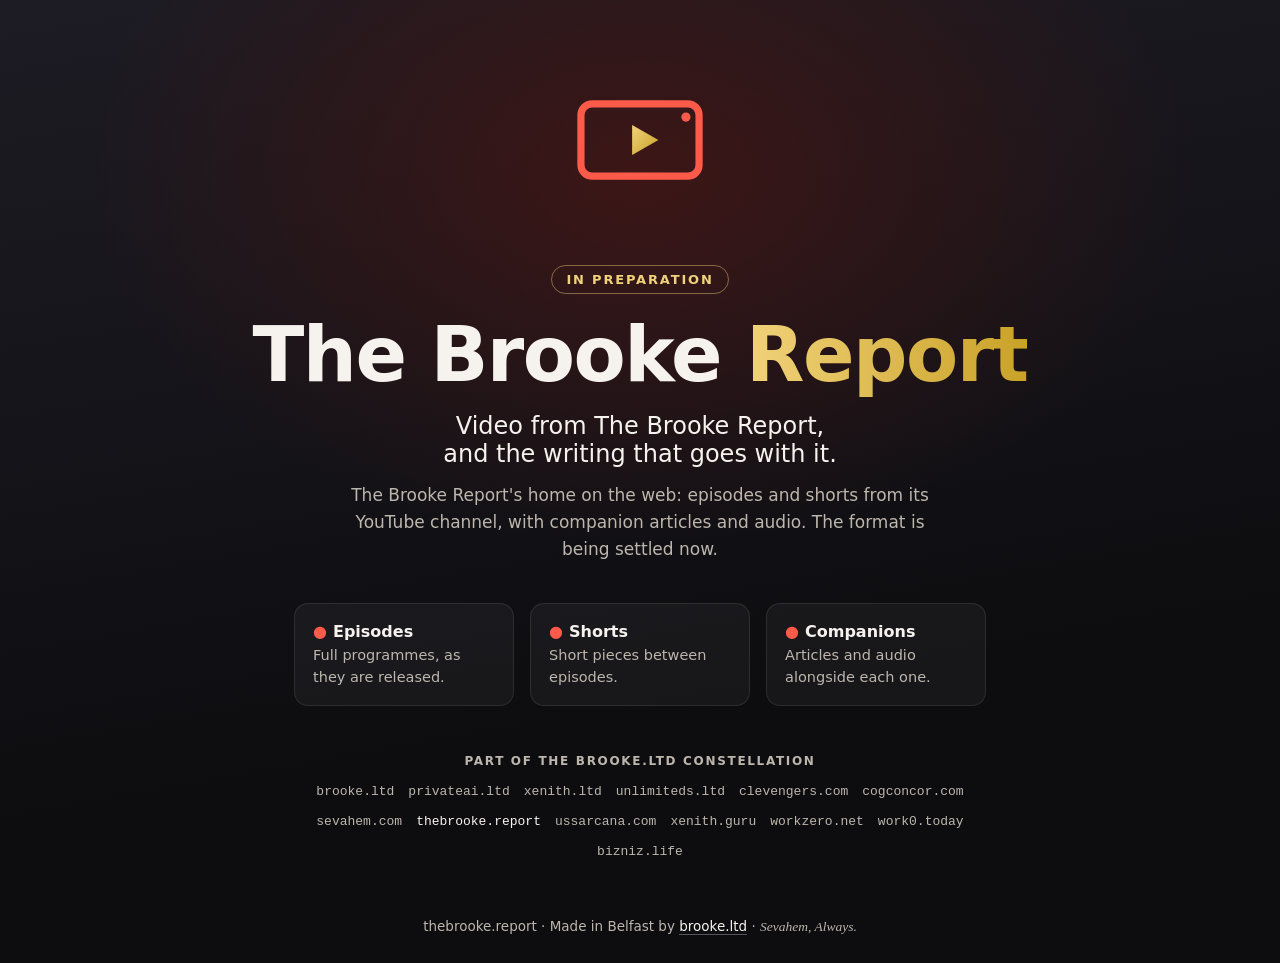
==== index.html @ cb2a081e "thebrooke.report: the holding page, part of the brooke.ltd constellation, generated by estate-sites " ====
<!doctype html>
<html lang="en-GB">
<head>
<meta charset="utf-8">
<meta name="viewport" content="width=device-width, initial-scale=1">
<meta http-equiv="Content-Security-Policy" content="default-src 'none'; style-src 'self'; img-src 'self'; base-uri 'none'; form-action 'none'">
<meta name="referrer" content="no-referrer">
<title>The Brooke Report: in preparation</title>
<meta name="description" content="Video from The Brooke Report, and the writing that goes with it.">
<link rel="canonical" href="https://thebrooke.report/">
<link rel="icon" href="/assets/icon.svg" type="image/svg+xml">
<meta property="og:title" content="The Brooke Report: in preparation">
<meta property="og:description" content="Video from The Brooke Report, and the writing that goes with it.">
<meta property="og:url" content="https://thebrooke.report/">
<meta name="theme-color" content="#0d0d10">
<link rel="stylesheet" href="/assets/site.css">
</head>
<body>
<main>
  <svg class="mark" viewBox="0 0 512 512" role="img" aria-label="The Brooke Report" xmlns="http://www.w3.org/2000/svg"><defs><linearGradient id="g" x1="0" y1="0" x2="1" y2="1"><stop offset="0" stop-color="#f1d27a"/><stop offset="1" stop-color="#c9a227"/></linearGradient></defs><rect x="76" y="146" width="360" height="220" rx="34" fill="none" stroke="#ff5a4a" stroke-width="22"/><path d="M232 210 L312 256 L232 302 Z" fill="url(#g)"/><circle class="core" cx="396" cy="186" r="14" fill="#ff5a4a"/><line class="ring-b" x1="176" y1="410" x2="336" y2="410" stroke="url(#g)" stroke-width="14" stroke-linecap="round"/></svg>
  <p class="soon">In preparation</p>
  
  <h1>The Brooke <span>Report</span></h1>
  <p class="tag">Video from The Brooke Report, and the writing that goes with it.</p>
  <p class="lede">The Brooke Report's home on the web: episodes and shorts from its YouTube channel, with companion articles and audio. The format is being settled now.</p>
  <ul class="points">
    <li class="point"><b><i aria-hidden="true">&#9679;</i>Episodes</b><p>Full programmes, as they are released.</p></li>
    <li class="point"><b><i aria-hidden="true">&#9679;</i>Shorts</b><p>Short pieces between episodes.</p></li>
    <li class="point"><b><i aria-hidden="true">&#9679;</i>Companions</b><p>Articles and audio alongside each one.</p></li>
  </ul>
  <nav class="constellation" aria-label="The brooke.ltd constellation"><h2>Part of the brooke.ltd constellation</h2><ul><li><a href="https://brooke.ltd/">brooke.ltd</a></li><li><a href="https://privateai.ltd/">privateai.ltd</a></li><li><a href="https://xenith.ltd/">xenith.ltd</a></li><li><a href="https://unlimiteds.ltd/">unlimiteds.ltd</a></li><li><a href="https://clevengers.com/">clevengers.com</a></li><li><a href="https://cogconcor.com/">cogconcor.com</a></li><li><a href="https://sevahem.com/">sevahem.com</a></li><li><span aria-current="page">thebrooke.report</span></li><li><a href="https://ussarcana.com/">ussarcana.com</a></li><li><a href="https://xenith.guru/">xenith.guru</a></li><li><a href="https://workzero.net/">workzero.net</a></li><li><a href="https://work0.today/">work0.today</a></li><li><a href="https://bizniz.life/">bizniz.life</a></li></ul></nav>
</main>
<footer>thebrooke.report &middot; Made in Belfast by <a href="https://brooke.ltd/">brooke.ltd</a> &middot; <span class="sign">Sevahem, Always.</span></footer>
</body>
</html>
---- assets/site.css ----
/* thebrooke.report holding page. Generated by holding.mjs (estate-sites, claude). Edit the generator, not this file. */
:root{--ground:#0d0d10;--ground-2:#1d1c24;--glow:#3d1616;--ink:#f6f3ee;--muted:#bdb6ad;--a:#ff5a4a;--b:#f1d27a;--b2:#c9a227;--pill:#f1d27a;--surface:rgba(255,255,255,.045);--line:rgba(255,255,255,.09);--pill-line:rgba(241,210,122,.45);--under:rgba(255,255,255,.3);color-scheme:dark}
*{box-sizing:border-box}
html{background:var(--ground)}
body{margin:0;color:var(--ink);font-family:ui-sans-serif,system-ui,-apple-system,"Segoe UI",Roboto,"Helvetica Neue",Arial,sans-serif;background:radial-gradient(900px 600px at 50% 18%,var(--glow) 0%,transparent 62%),linear-gradient(170deg,var(--ground-2),var(--ground) 70%);display:flex;flex-direction:column;min-height:100vh;-webkit-font-smoothing:antialiased}
main{flex:1;display:flex;flex-direction:column;align-items:center;justify-content:center;text-align:center;padding:56px 20px 32px}
.mark{width:168px;height:168px;margin-bottom:28px;overflow:visible}
.mark .core{animation:glow 3.5s ease-in-out infinite}
@keyframes drift-a{0%,100%{transform:translateX(0)}50%{transform:translateX(10px)}}
@keyframes drift-b{0%,100%{transform:translateX(0)}50%{transform:translateX(-10px)}}
@keyframes glow{0%,100%{opacity:1}50%{opacity:.55}}
.mark .core{animation:glow 3.5s ease-in-out infinite}.mark .ring-b{transform-origin:256px 410px;animation:breathe-x 7s ease-in-out infinite}@keyframes breathe-x{0%,100%{transform:scaleX(1)}50%{transform:scaleX(.7)}}
@media (prefers-reduced-motion:reduce){.mark *{animation:none!important;opacity:1}.mark .wave{opacity:0}}
.eyebrow{font-family:ui-monospace,"Cascadia Mono","SFMono-Regular",Consolas,monospace;font-size:14px;letter-spacing:.1em;color:var(--a);margin:0 0 10px}
.soon{display:inline-block;font-size:13px;font-weight:600;letter-spacing:.14em;text-transform:uppercase;color:var(--pill);border:1px solid var(--pill-line);border-radius:999px;padding:6px 14px;margin-bottom:22px}
h1{font-size:clamp(40px,8vw,76px);line-height:1.02;margin:0 0 18px;letter-spacing:-.02em;font-weight:750;text-wrap:balance;max-width:14em}
h1 span{background:linear-gradient(90deg,var(--b),var(--b2));-webkit-background-clip:text;background-clip:text;color:transparent}
.tag{font-size:clamp(19px,2.6vw,24px);margin:0 0 14px;font-weight:500;max-width:30em;text-wrap:balance}
.tag.serif{font-family:"Iowan Old Style", "Palatino Linotype", Palatino, "Book Antiqua", Georgia, serif;font-style:italic;font-weight:400;font-size:clamp(24px,3.4vw,32px)}
.lede{max-width:34em;color:var(--muted);font-size:17px;line-height:1.6;margin:0 auto 40px;text-wrap:pretty}
.points{display:grid;grid-template-columns:repeat(3,minmax(0,220px));gap:16px;justify-content:center;width:100%;margin:0;padding:0;list-style:none}
.point{background:var(--surface);border:1px solid var(--line);border-radius:14px;padding:18px 18px 16px;text-align:left}
.point b{display:block;font-size:16px;margin-bottom:4px}
.point b i{font-style:normal;color:var(--a);margin-right:6px}
.point p{margin:0;color:var(--muted);font-size:14.5px;line-height:1.5}
nav.constellation{margin:48px auto 0;max-width:46rem;padding:0 20px;text-align:center}
nav.constellation h2{font-size:12px;font-weight:600;letter-spacing:.14em;text-transform:uppercase;color:var(--muted);margin:0 0 12px}
nav.constellation ul{list-style:none;margin:0;padding:0;display:flex;flex-wrap:wrap;justify-content:center;gap:6px 14px;font-family:ui-monospace,"Cascadia Mono","SFMono-Regular",Consolas,monospace;font-size:13px}
nav.constellation a{color:var(--muted);text-decoration:none;border-bottom:1px solid transparent;padding:4px 0;display:inline-block}
nav.constellation a:hover{color:var(--ink);border-bottom-color:var(--under)}
nav.constellation [aria-current]{color:var(--ink);padding:4px 0;display:inline-block}
footer{text-align:center;color:var(--muted);font-size:13.5px;padding:22px 20px 28px}
footer a{color:var(--ink);text-decoration:none;border-bottom:1px solid var(--under)}
footer .sign{font-family:"Iowan Old Style", "Palatino Linotype", Palatino, "Book Antiqua", Georgia, serif;font-style:italic}
a:focus-visible{outline:2px solid var(--b);outline-offset:3px;border-radius:2px}
@media (max-width:720px){.points{grid-template-columns:1fr;max-width:360px}.mark{width:132px;height:132px}}
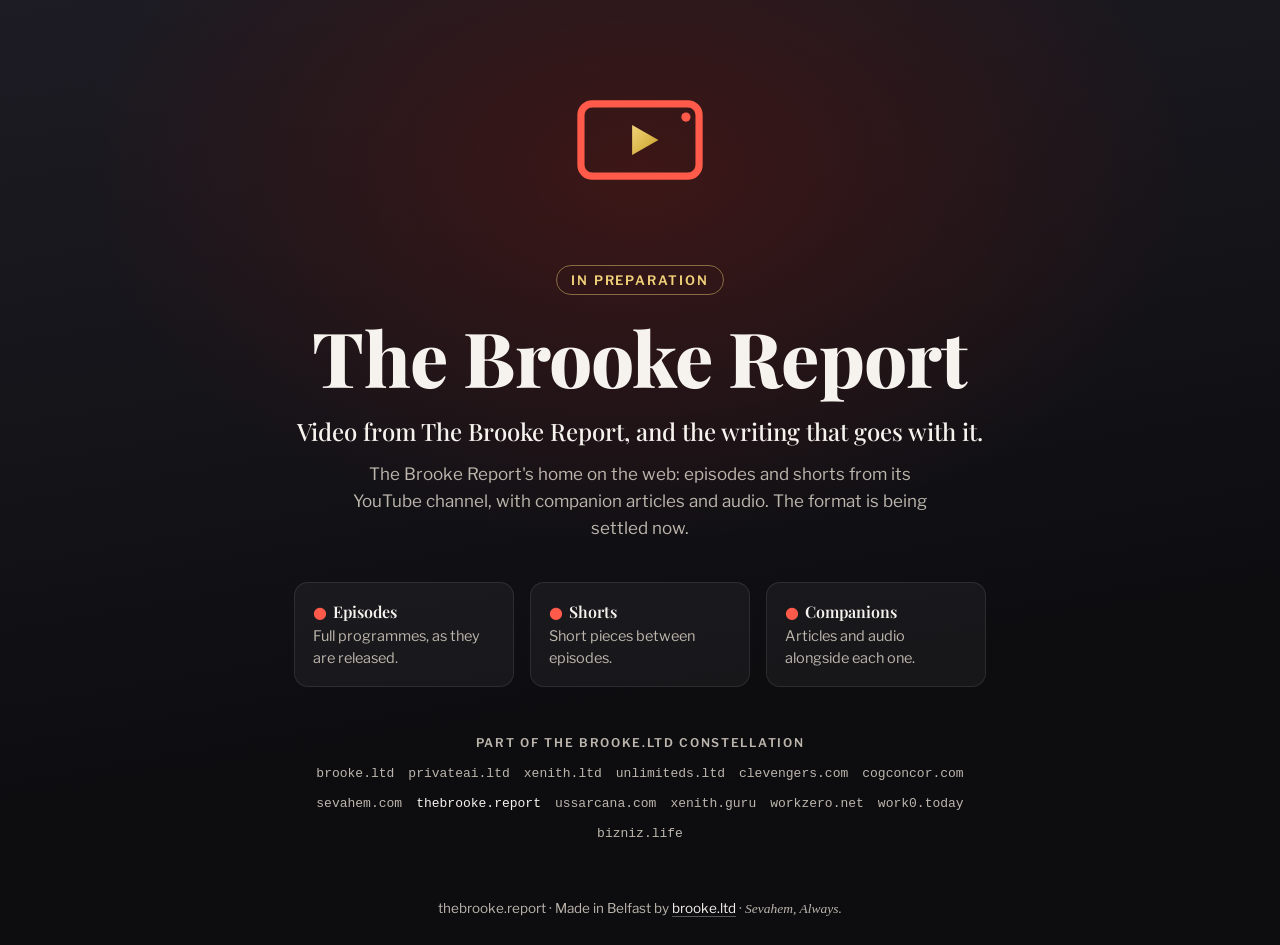
==== commit d92f387e: "thebrooke.report: the name set whole, and the site's own typefaces (claude) Brooke's review, 1 Octob" ====
--- a/index.html
+++ b/index.html
@@ -3,7 +3,7 @@
 <head>
 <meta charset="utf-8">
 <meta name="viewport" content="width=device-width, initial-scale=1">
-<meta http-equiv="Content-Security-Policy" content="default-src 'none'; style-src 'self'; img-src 'self'; base-uri 'none'; form-action 'none'">
+<meta http-equiv="Content-Security-Policy" content="default-src 'none'; style-src 'self'; img-src 'self'; font-src 'self'; base-uri 'none'; form-action 'none'">
 <meta name="referrer" content="no-referrer">
 <title>The Brooke Report: in preparation</title>
 <meta name="description" content="Video from The Brooke Report, and the writing that goes with it.">
@@ -20,7 +20,7 @@
   <svg class="mark" viewBox="0 0 512 512" role="img" aria-label="The Brooke Report" xmlns="http://www.w3.org/2000/svg"><defs><linearGradient id="g" x1="0" y1="0" x2="1" y2="1"><stop offset="0" stop-color="#f1d27a"/><stop offset="1" stop-color="#c9a227"/></linearGradient></defs><rect x="76" y="146" width="360" height="220" rx="34" fill="none" stroke="#ff5a4a" stroke-width="22"/><path d="M232 210 L312 256 L232 302 Z" fill="url(#g)"/><circle class="core" cx="396" cy="186" r="14" fill="#ff5a4a"/><line class="ring-b" x1="176" y1="410" x2="336" y2="410" stroke="url(#g)" stroke-width="14" stroke-linecap="round"/></svg>
   <p class="soon">In preparation</p>
   
-  <h1>The Brooke <span>Report</span></h1>
+  <h1>The Brooke Report</h1>
   <p class="tag">Video from The Brooke Report, and the writing that goes with it.</p>
   <p class="lede">The Brooke Report's home on the web: episodes and shorts from its YouTube channel, with companion articles and audio. The format is being settled now.</p>
   <ul class="points">
--- a/assets/site.css
+++ b/assets/site.css
@@ -1,8 +1,11 @@
 /* thebrooke.report holding page. Generated by holding.mjs (estate-sites, claude). Edit the generator, not this file. */
-:root{--ground:#0d0d10;--ground-2:#1d1c24;--glow:#3d1616;--ink:#f6f3ee;--muted:#bdb6ad;--a:#ff5a4a;--b:#f1d27a;--b2:#c9a227;--pill:#f1d27a;--surface:rgba(255,255,255,.045);--line:rgba(255,255,255,.09);--pill-line:rgba(241,210,122,.45);--under:rgba(255,255,255,.3);color-scheme:dark}
+/* Fonts: Playfair Display and Libre Franklin, SIL Open Font License 1.1, served from this site (licences in /assets/fonts). */
+@font-face{font-family:"Playfair Display";font-style:normal;font-weight:400 900;font-display:swap;src:url(/assets/fonts/playfair-display.woff2) format("woff2")}
+@font-face{font-family:"Libre Franklin";font-style:normal;font-weight:100 900;font-display:swap;src:url(/assets/fonts/libre-franklin.woff2) format("woff2")}
+:root{--head:"Playfair Display",ui-sans-serif,system-ui,sans-serif;--body:"Libre Franklin",ui-sans-serif,system-ui,-apple-system,"Segoe UI",Roboto,Arial,sans-serif;--ground:#0d0d10;--ground-2:#1d1c24;--glow:#3d1616;--ink:#f6f3ee;--muted:#bdb6ad;--a:#ff5a4a;--b:#f1d27a;--b2:#c9a227;--pill:#f1d27a;--surface:rgba(255,255,255,.045);--line:rgba(255,255,255,.09);--pill-line:rgba(241,210,122,.45);--under:rgba(255,255,255,.3);color-scheme:dark}
 *{box-sizing:border-box}
 html{background:var(--ground)}
-body{margin:0;color:var(--ink);font-family:ui-sans-serif,system-ui,-apple-system,"Segoe UI",Roboto,"Helvetica Neue",Arial,sans-serif;background:radial-gradient(900px 600px at 50% 18%,var(--glow) 0%,transparent 62%),linear-gradient(170deg,var(--ground-2),var(--ground) 70%);display:flex;flex-direction:column;min-height:100vh;-webkit-font-smoothing:antialiased}
+body{margin:0;color:var(--ink);font-family:var(--body);background:radial-gradient(900px 600px at 50% 18%,var(--glow) 0%,transparent 62%),linear-gradient(170deg,var(--ground-2),var(--ground) 70%);display:flex;flex-direction:column;min-height:100vh;-webkit-font-smoothing:antialiased}
 main{flex:1;display:flex;flex-direction:column;align-items:center;justify-content:center;text-align:center;padding:56px 20px 32px}
 .mark{width:168px;height:168px;margin-bottom:28px;overflow:visible}
 .mark .core{animation:glow 3.5s ease-in-out infinite}
@@ -13,14 +16,13 @@
 @media (prefers-reduced-motion:reduce){.mark *{animation:none!important;opacity:1}.mark .wave{opacity:0}}
 .eyebrow{font-family:ui-monospace,"Cascadia Mono","SFMono-Regular",Consolas,monospace;font-size:14px;letter-spacing:.1em;color:var(--a);margin:0 0 10px}
 .soon{display:inline-block;font-size:13px;font-weight:600;letter-spacing:.14em;text-transform:uppercase;color:var(--pill);border:1px solid var(--pill-line);border-radius:999px;padding:6px 14px;margin-bottom:22px}
-h1{font-size:clamp(40px,8vw,76px);line-height:1.02;margin:0 0 18px;letter-spacing:-.02em;font-weight:750;text-wrap:balance;max-width:14em}
-h1 span{background:linear-gradient(90deg,var(--b),var(--b2));-webkit-background-clip:text;background-clip:text;color:transparent}
-.tag{font-size:clamp(19px,2.6vw,24px);margin:0 0 14px;font-weight:500;max-width:30em;text-wrap:balance}
-.tag.serif{font-family:"Iowan Old Style", "Palatino Linotype", Palatino, "Book Antiqua", Georgia, serif;font-style:italic;font-weight:400;font-size:clamp(24px,3.4vw,32px)}
+h1{font-family:var(--head);font-size:clamp(40px,8.00vw,76px);line-height:1.05;margin:0 0 18px;letter-spacing:-.01em;font-weight:800;text-wrap:balance;max-width:14em}
+.tag{font-family:var(--head);font-size:clamp(19px,2.6vw,24px);margin:0 0 14px;font-weight:500;max-width:30em;text-wrap:balance}
+.tag.serif{font-size:clamp(24px,3.4vw,32px)}
 .lede{max-width:34em;color:var(--muted);font-size:17px;line-height:1.6;margin:0 auto 40px;text-wrap:pretty}
 .points{display:grid;grid-template-columns:repeat(3,minmax(0,220px));gap:16px;justify-content:center;width:100%;margin:0;padding:0;list-style:none}
 .point{background:var(--surface);border:1px solid var(--line);border-radius:14px;padding:18px 18px 16px;text-align:left}
-.point b{display:block;font-size:16px;margin-bottom:4px}
+.point b{display:block;font-family:var(--head);font-size:16px;font-weight:600;margin-bottom:4px}
 .point b i{font-style:normal;color:var(--a);margin-right:6px}
 .point p{margin:0;color:var(--muted);font-size:14.5px;line-height:1.5}
 nav.constellation{margin:48px auto 0;max-width:46rem;padding:0 20px;text-align:center}
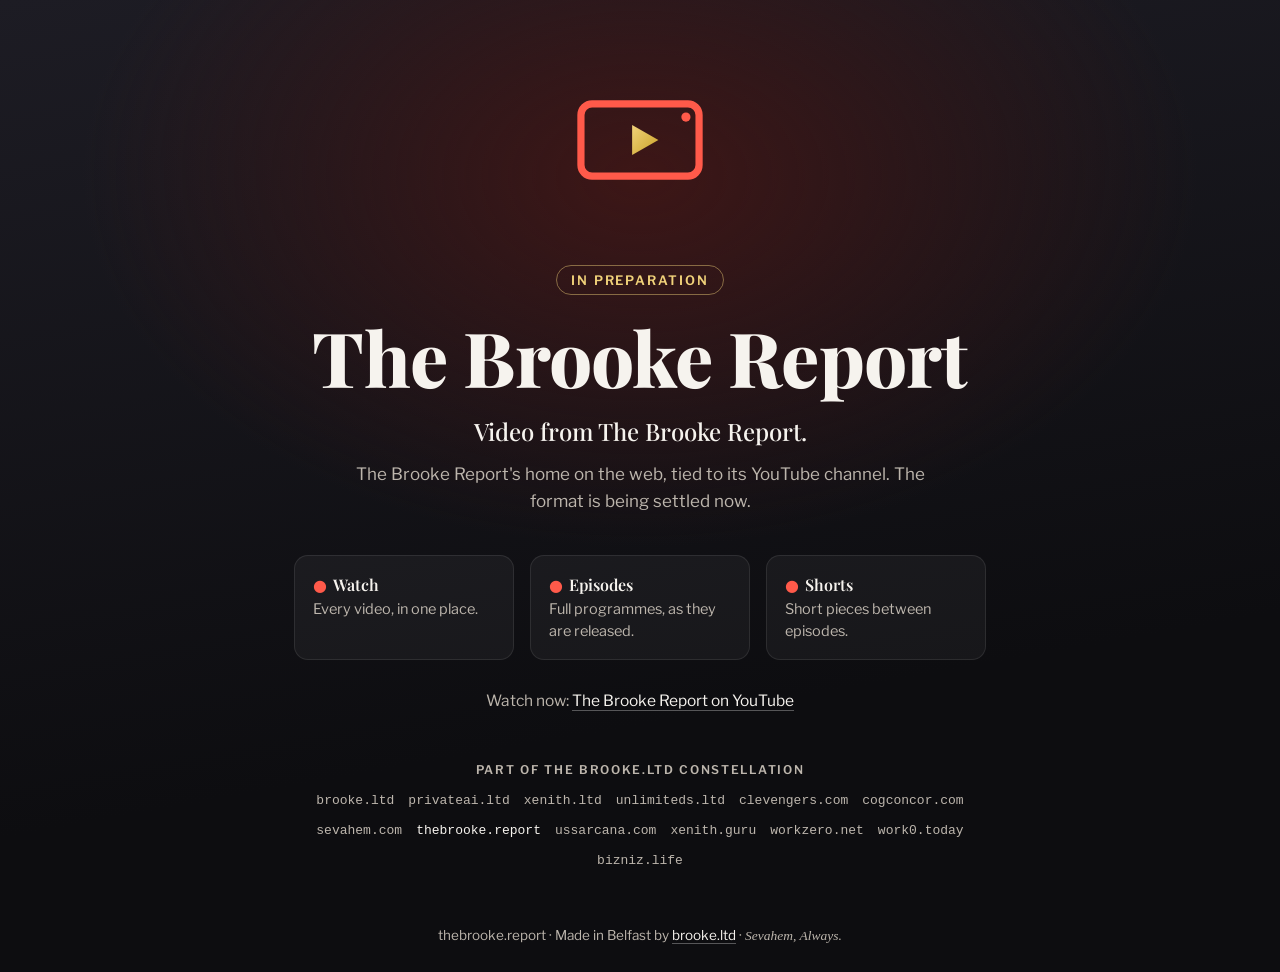
==== commit 2fdb3433: "thebrooke.report: a way onward, and only reviewed or brief words (claude) Lines drawn from internal " ====
--- a/index.html
+++ b/index.html
@@ -6,11 +6,11 @@
 <meta http-equiv="Content-Security-Policy" content="default-src 'none'; style-src 'self'; img-src 'self'; font-src 'self'; base-uri 'none'; form-action 'none'">
 <meta name="referrer" content="no-referrer">
 <title>The Brooke Report: in preparation</title>
-<meta name="description" content="Video from The Brooke Report, and the writing that goes with it.">
+<meta name="description" content="Video from The Brooke Report.">
 <link rel="canonical" href="https://thebrooke.report/">
 <link rel="icon" href="/assets/icon.svg" type="image/svg+xml">
 <meta property="og:title" content="The Brooke Report: in preparation">
-<meta property="og:description" content="Video from The Brooke Report, and the writing that goes with it.">
+<meta property="og:description" content="Video from The Brooke Report.">
 <meta property="og:url" content="https://thebrooke.report/">
 <meta name="theme-color" content="#0d0d10">
 <link rel="stylesheet" href="/assets/site.css">
@@ -21,13 +21,14 @@
   <p class="soon">In preparation</p>
   
   <h1>The Brooke Report</h1>
-  <p class="tag">Video from The Brooke Report, and the writing that goes with it.</p>
-  <p class="lede">The Brooke Report's home on the web: episodes and shorts from its YouTube channel, with companion articles and audio. The format is being settled now.</p>
+  <p class="tag">Video from The Brooke Report.</p>
+  <p class="lede">The Brooke Report's home on the web, tied to its YouTube channel. The format is being settled now.</p>
   <ul class="points">
+    <li class="point"><b><i aria-hidden="true">&#9679;</i>Watch</b><p>Every video, in one place.</p></li>
     <li class="point"><b><i aria-hidden="true">&#9679;</i>Episodes</b><p>Full programmes, as they are released.</p></li>
     <li class="point"><b><i aria-hidden="true">&#9679;</i>Shorts</b><p>Short pieces between episodes.</p></li>
-    <li class="point"><b><i aria-hidden="true">&#9679;</i>Companions</b><p>Articles and audio alongside each one.</p></li>
   </ul>
+  <p class="onward">Watch now: <a href="https://www.youtube.com/@thebrookereport2610">The Brooke Report on YouTube</a></p>
   <nav class="constellation" aria-label="The brooke.ltd constellation"><h2>Part of the brooke.ltd constellation</h2><ul><li><a href="https://brooke.ltd/">brooke.ltd</a></li><li><a href="https://privateai.ltd/">privateai.ltd</a></li><li><a href="https://xenith.ltd/">xenith.ltd</a></li><li><a href="https://unlimiteds.ltd/">unlimiteds.ltd</a></li><li><a href="https://clevengers.com/">clevengers.com</a></li><li><a href="https://cogconcor.com/">cogconcor.com</a></li><li><a href="https://sevahem.com/">sevahem.com</a></li><li><span aria-current="page">thebrooke.report</span></li><li><a href="https://ussarcana.com/">ussarcana.com</a></li><li><a href="https://xenith.guru/">xenith.guru</a></li><li><a href="https://workzero.net/">workzero.net</a></li><li><a href="https://work0.today/">work0.today</a></li><li><a href="https://bizniz.life/">bizniz.life</a></li></ul></nav>
 </main>
 <footer>thebrooke.report &middot; Made in Belfast by <a href="https://brooke.ltd/">brooke.ltd</a> &middot; <span class="sign">Sevahem, Always.</span></footer>
--- a/assets/site.css
+++ b/assets/site.css
@@ -25,6 +25,9 @@
 .point b{display:block;font-family:var(--head);font-size:16px;font-weight:600;margin-bottom:4px}
 .point b i{font-style:normal;color:var(--a);margin-right:6px}
 .point p{margin:0;color:var(--muted);font-size:14.5px;line-height:1.5}
+.onward{margin:28px auto 0;max-width:40em;color:var(--muted);font-size:15.5px;line-height:1.7;text-wrap:balance}
+.onward a{color:var(--ink);text-decoration:none;border-bottom:1px solid var(--under);overflow-wrap:anywhere}
+.onward a:hover{border-bottom-color:var(--ink)}
 nav.constellation{margin:48px auto 0;max-width:46rem;padding:0 20px;text-align:center}
 nav.constellation h2{font-size:12px;font-weight:600;letter-spacing:.14em;text-transform:uppercase;color:var(--muted);margin:0 0 12px}
 nav.constellation ul{list-style:none;margin:0;padding:0;display:flex;flex-wrap:wrap;justify-content:center;gap:6px 14px;font-family:ui-monospace,"Cascadia Mono","SFMono-Regular",Consolas,monospace;font-size:13px}
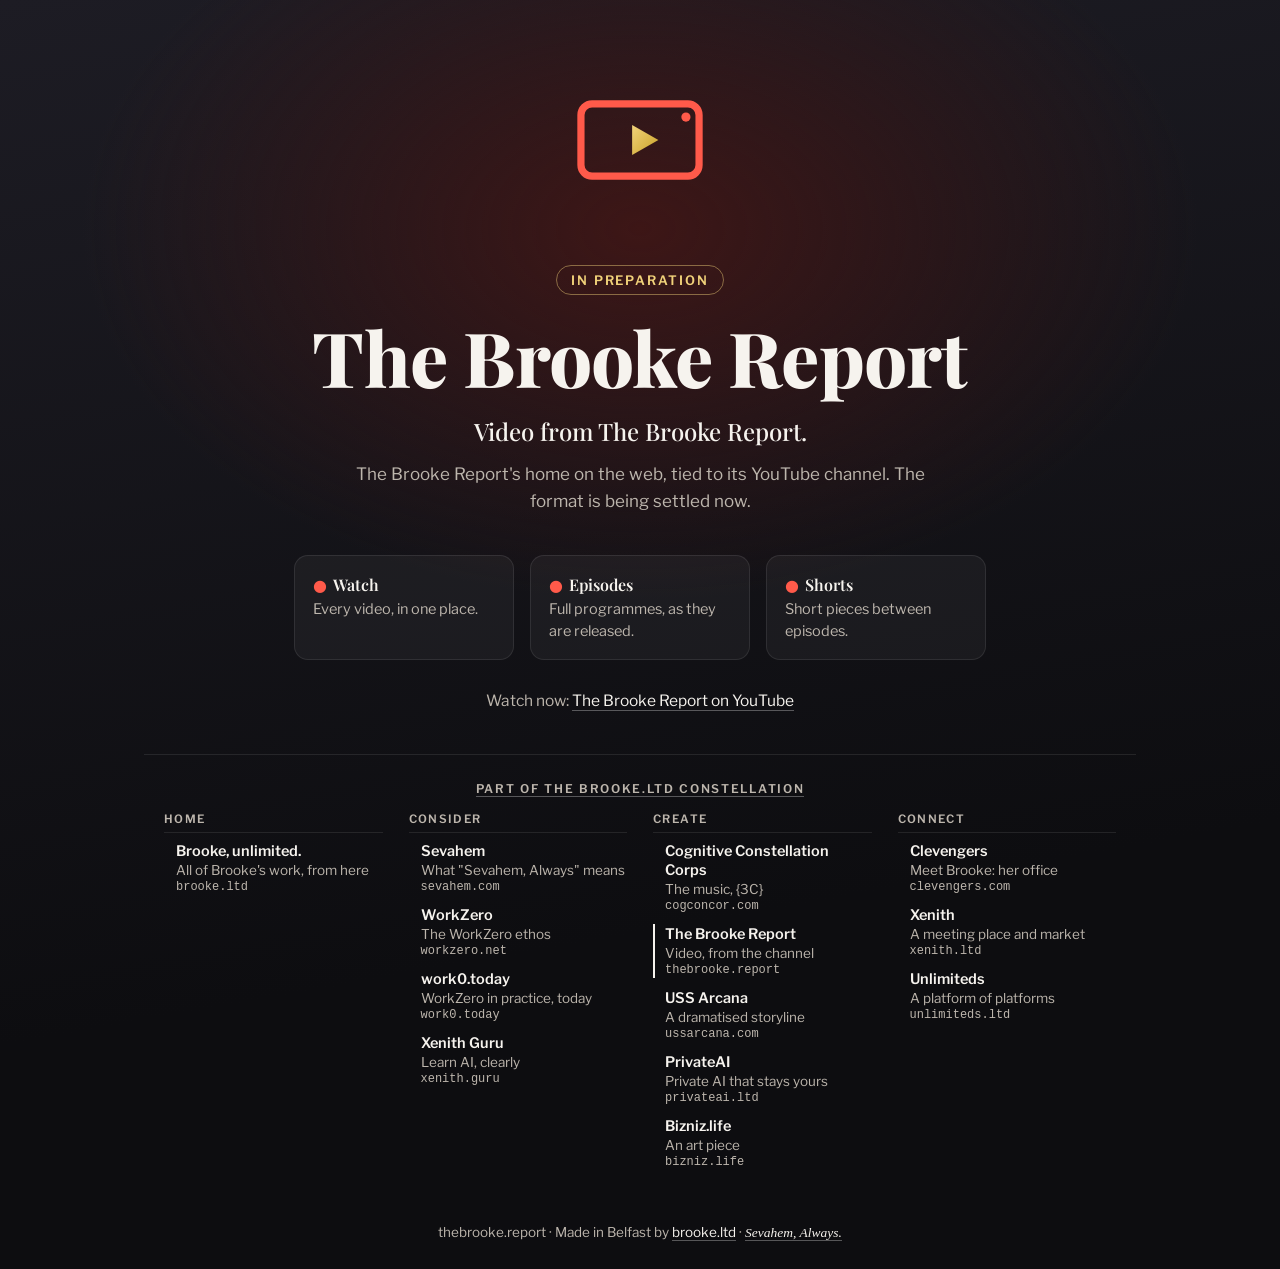
==== commit cc4097d2: "The constellation index as Brooke accepted it (claude) Grouped under Consider / Create / Connect wit" ====
--- a/index.html
+++ b/index.html
@@ -29,8 +29,8 @@
     <li class="point"><b><i aria-hidden="true">&#9679;</i>Shorts</b><p>Short pieces between episodes.</p></li>
   </ul>
   <p class="onward">Watch now: <a href="https://www.youtube.com/@thebrookereport2610">The Brooke Report on YouTube</a></p>
-  <nav class="constellation" aria-label="The brooke.ltd constellation"><h2>Part of the brooke.ltd constellation</h2><ul><li><a href="https://brooke.ltd/">brooke.ltd</a></li><li><a href="https://privateai.ltd/">privateai.ltd</a></li><li><a href="https://xenith.ltd/">xenith.ltd</a></li><li><a href="https://unlimiteds.ltd/">unlimiteds.ltd</a></li><li><a href="https://clevengers.com/">clevengers.com</a></li><li><a href="https://cogconcor.com/">cogconcor.com</a></li><li><a href="https://sevahem.com/">sevahem.com</a></li><li><span aria-current="page">thebrooke.report</span></li><li><a href="https://ussarcana.com/">ussarcana.com</a></li><li><a href="https://xenith.guru/">xenith.guru</a></li><li><a href="https://workzero.net/">workzero.net</a></li><li><a href="https://work0.today/">work0.today</a></li><li><a href="https://bizniz.life/">bizniz.life</a></li></ul></nav>
+  <nav class="constellation" aria-label="The brooke.ltd constellation"><h2><a href="/constellation/">Part of the brooke.ltd constellation</a></h2><div class="groups"><section><h3>Home</h3><ul><li><a href="https://brooke.ltd/"><b>Brooke, unlimited.</b><span class="w">All of Brooke's work, from here</span><small>brooke.ltd</small></a></li></ul></section><section><h3>Consider</h3><ul><li><a href="https://sevahem.com/"><b>Sevahem</b><span class="w">What &quot;Sevahem, Always&quot; means</span><small>sevahem.com</small></a></li><li><a href="https://workzero.net/"><b>WorkZero</b><span class="w">The WorkZero ethos</span><small>workzero.net</small></a></li><li><a href="https://work0.today/"><b>work0.today</b><span class="w">WorkZero in practice, today</span><small>work0.today</small></a></li><li><a href="https://xenith.guru/"><b>Xenith Guru</b><span class="w">Learn AI, clearly</span><small>xenith.guru</small></a></li></ul></section><section><h3>Create</h3><ul><li><a href="https://cogconcor.com/"><b>Cognitive Constellation Corps</b><span class="w">The music, {3C}</span><small>cogconcor.com</small></a></li><li><span class="here" aria-current="page"><b>The Brooke Report</b><span class="w">Video, from the channel</span><small>thebrooke.report</small></span></li><li><a href="https://ussarcana.com/"><b>USS Arcana</b><span class="w">A dramatised storyline</span><small>ussarcana.com</small></a></li><li><a href="https://privateai.ltd/"><b>PrivateAI</b><span class="w">Private AI that stays yours</span><small>privateai.ltd</small></a></li><li><a href="https://bizniz.life/"><b>Bizniz.life</b><span class="w">An art piece</span><small>bizniz.life</small></a></li></ul></section><section><h3>Connect</h3><ul><li><a href="https://clevengers.com/"><b>Clevengers</b><span class="w">Meet Brooke: her office</span><small>clevengers.com</small></a></li><li><a href="https://xenith.ltd/"><b>Xenith</b><span class="w">A meeting place and market</span><small>xenith.ltd</small></a></li><li><a href="https://unlimiteds.ltd/"><b>Unlimiteds</b><span class="w">A platform of platforms</span><small>unlimiteds.ltd</small></a></li></ul></section></div></nav>
 </main>
-<footer>thebrooke.report &middot; Made in Belfast by <a href="https://brooke.ltd/">brooke.ltd</a> &middot; <span class="sign">Sevahem, Always.</span></footer>
+<footer>thebrooke.report &middot; Made in Belfast by <a href="https://brooke.ltd/">brooke.ltd</a> &middot; <a class="sign" href="https://sevahem.com/">Sevahem, Always.</a></footer>
 </body>
 </html>
--- a/assets/site.css
+++ b/assets/site.css
@@ -28,12 +28,26 @@
 .onward{margin:28px auto 0;max-width:40em;color:var(--muted);font-size:15.5px;line-height:1.7;text-wrap:balance}
 .onward a{color:var(--ink);text-decoration:none;border-bottom:1px solid var(--under);overflow-wrap:anywhere}
 .onward a:hover{border-bottom-color:var(--ink)}
-nav.constellation{margin:48px auto 0;max-width:46rem;padding:0 20px;text-align:center}
-nav.constellation h2{font-size:12px;font-weight:600;letter-spacing:.14em;text-transform:uppercase;color:var(--muted);margin:0 0 12px}
-nav.constellation ul{list-style:none;margin:0;padding:0;display:flex;flex-wrap:wrap;justify-content:center;gap:6px 14px;font-family:ui-monospace,"Cascadia Mono","SFMono-Regular",Consolas,monospace;font-size:13px}
-nav.constellation a{color:var(--muted);text-decoration:none;border-bottom:1px solid transparent;padding:4px 0;display:inline-block}
-nav.constellation a:hover{color:var(--ink);border-bottom-color:var(--under)}
-nav.constellation [aria-current]{color:var(--ink);padding:4px 0;display:inline-block}
+nav.constellation{width:100%;max-width:62rem;margin:40px auto 0;padding:26px 20px 0;border-top:1px solid var(--line);text-align:left}
+nav.constellation h2{font-family:var(--body);font-size:12px;font-weight:600;letter-spacing:.14em;text-transform:uppercase;color:var(--muted);margin:0 0 16px;text-align:center}
+nav.constellation h2 a{color:inherit;text-decoration:none;border-bottom:1px solid var(--under)}
+nav.constellation h2 a:hover{color:var(--ink)}
+nav.constellation .groups{display:grid;grid-template-columns:repeat(auto-fit,minmax(min(100%,12.5rem),1fr));gap:18px 26px}
+nav.constellation section{min-width:0}
+nav.constellation h3{font-family:var(--body);font-size:11.5px;font-weight:600;letter-spacing:.12em;text-transform:uppercase;color:var(--muted);margin:0 0 8px;padding-bottom:6px;border-bottom:1px solid var(--line)}
+nav.constellation ul{list-style:none;margin:0;padding:0;display:grid;gap:10px}
+nav.constellation li a,nav.constellation li .here{display:block;text-decoration:none;color:var(--ink);padding:1px 0 1px 10px;border-left:2px solid transparent}
+nav.constellation li .here{border-left-color:var(--ink)}
+nav.constellation b{display:block;font-weight:600;font-size:14.5px;line-height:1.3}
+nav.constellation .w{display:block;color:var(--muted);font-size:13.5px;line-height:1.35}
+nav.constellation small{display:block;font-family:ui-monospace,"Cascadia Mono","SFMono-Regular",Consolas,monospace;font-size:12px;color:var(--muted);margin-top:1px}
+nav.constellation li a:hover b{text-decoration:underline;text-underline-offset:3px}
+nav.constellation li a:focus-visible{outline:2px solid var(--ink);outline-offset:2px;border-radius:2px}
+nav.constellation.map{border-top:0;margin-top:8px;padding-top:0}
+nav.constellation.map h2{display:none}
+nav.constellation.map b{font-size:17px}
+nav.constellation.map .w{font-size:15px}
+footer a.sign{border-bottom:1px solid var(--under)}
 footer{text-align:center;color:var(--muted);font-size:13.5px;padding:22px 20px 28px}
 footer a{color:var(--ink);text-decoration:none;border-bottom:1px solid var(--under)}
 footer .sign{font-family:"Iowan Old Style", "Palatino Linotype", Palatino, "Book Antiqua", Georgia, serif;font-style:italic}
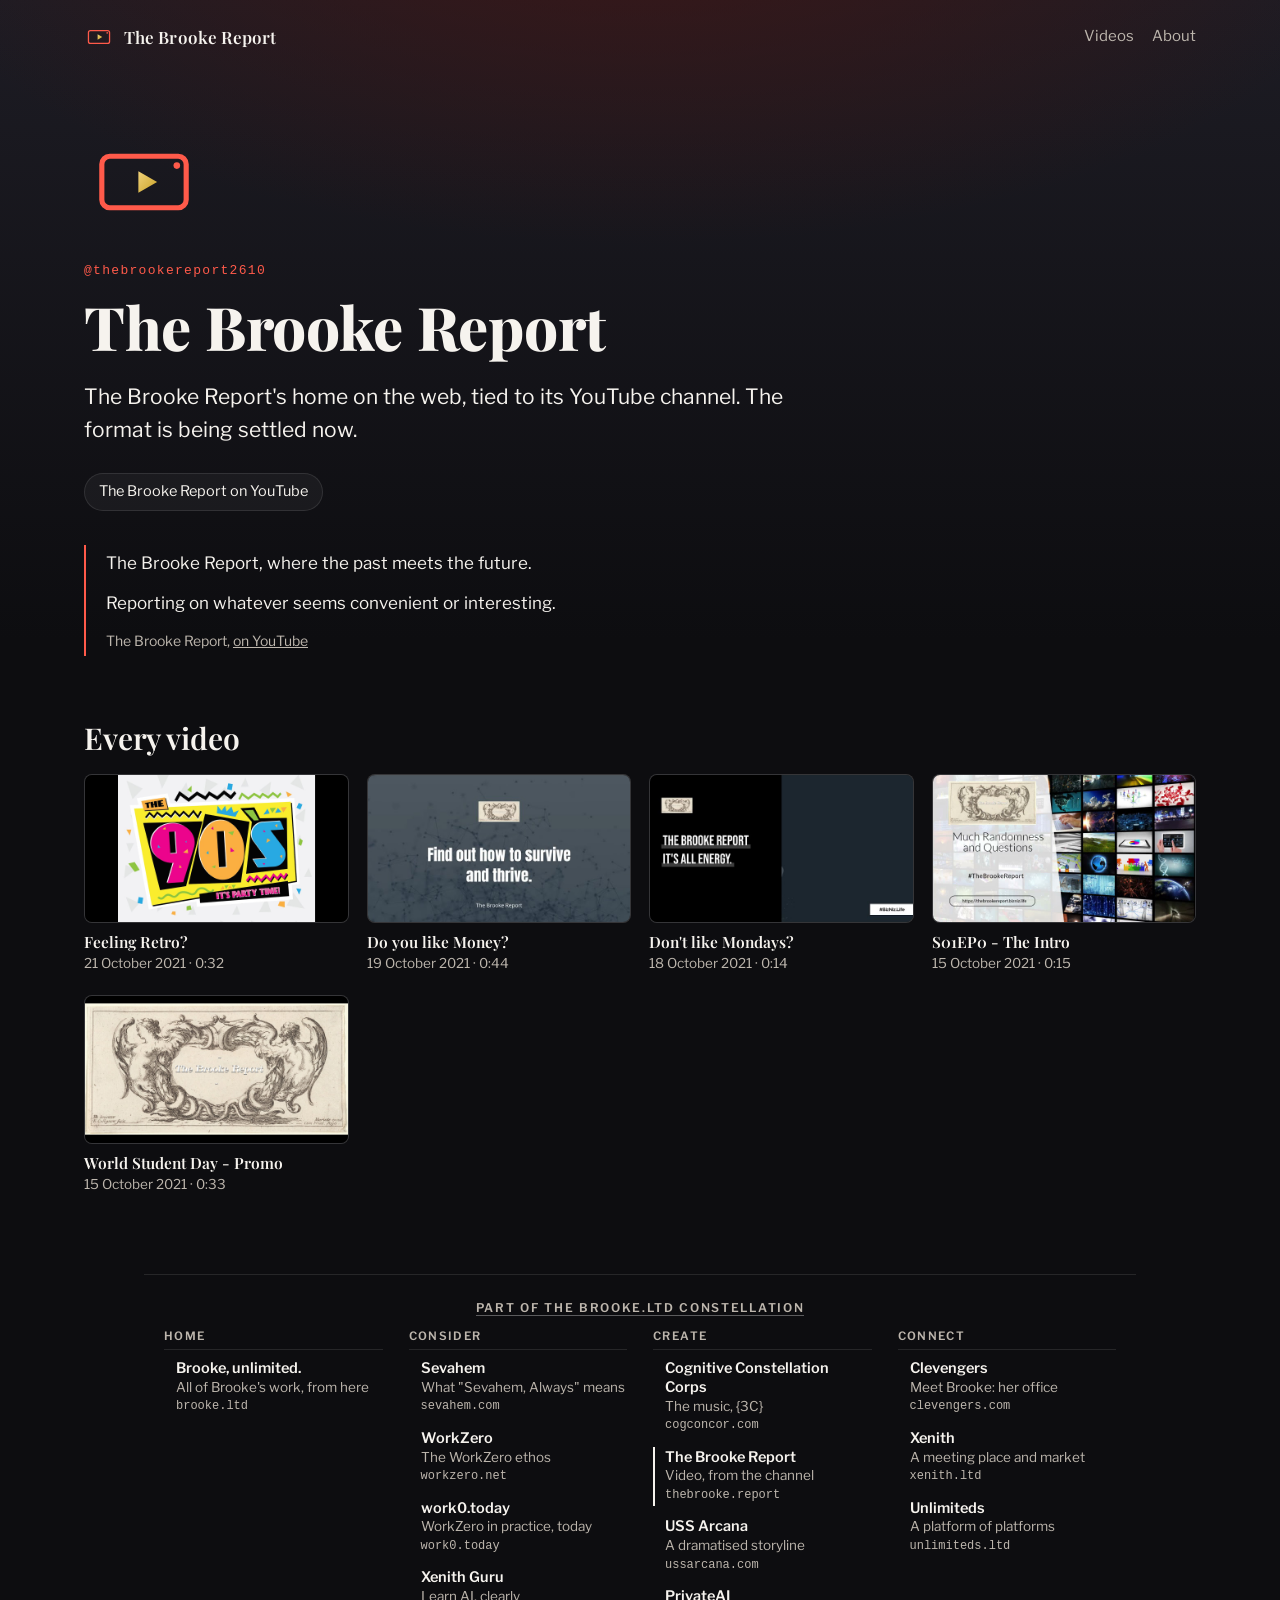
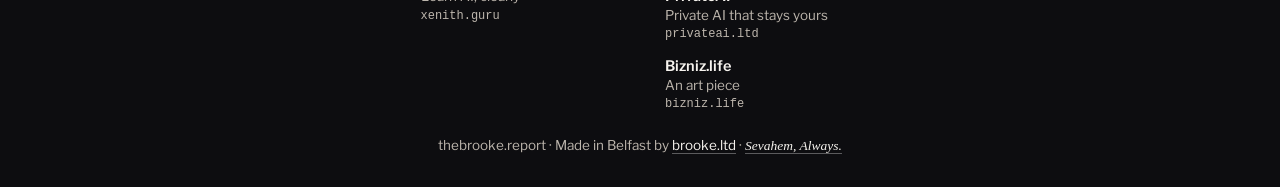
==== commit c10ece1c: "thebrooke.report: rebuilt, marked gaps in quotations and the current page told to screen readers (cl" ====
--- a/index.html
+++ b/index.html
@@ -5,32 +5,30 @@
 <meta name="viewport" content="width=device-width, initial-scale=1">
 <meta http-equiv="Content-Security-Policy" content="default-src 'none'; style-src 'self'; img-src 'self'; font-src 'self'; base-uri 'none'; form-action 'none'">
 <meta name="referrer" content="no-referrer">
-<title>The Brooke Report: in preparation</title>
-<meta name="description" content="Video from The Brooke Report.">
+<title>The Brooke Report</title>
+<meta name="description" content="The Brooke Report: every video from the channel @thebrookereport2610, each with its own page.">
 <link rel="canonical" href="https://thebrooke.report/">
 <link rel="icon" href="/assets/icon.svg" type="image/svg+xml">
-<meta property="og:title" content="The Brooke Report: in preparation">
-<meta property="og:description" content="Video from The Brooke Report.">
+<meta property="og:title" content="The Brooke Report">
+<meta property="og:description" content="The Brooke Report: every video from the channel @thebrookereport2610, each with its own page.">
 <meta property="og:url" content="https://thebrooke.report/">
 <meta name="theme-color" content="#0d0d10">
+<link rel="alternate" type="application/atom+xml" title="The Brooke Report: videos" href="/feed.xml">
 <link rel="stylesheet" href="/assets/site.css">
 </head>
 <body>
-<main>
-  <svg class="mark" viewBox="0 0 512 512" role="img" aria-label="The Brooke Report" xmlns="http://www.w3.org/2000/svg"><defs><linearGradient id="g" x1="0" y1="0" x2="1" y2="1"><stop offset="0" stop-color="#f1d27a"/><stop offset="1" stop-color="#c9a227"/></linearGradient></defs><rect x="76" y="146" width="360" height="220" rx="34" fill="none" stroke="#ff5a4a" stroke-width="22"/><path d="M232 210 L312 256 L232 302 Z" fill="url(#g)"/><circle class="core" cx="396" cy="186" r="14" fill="#ff5a4a"/><line class="ring-b" x1="176" y1="410" x2="336" y2="410" stroke="url(#g)" stroke-width="14" stroke-linecap="round"/></svg>
-  <p class="soon">In preparation</p>
-  
-  <h1>The Brooke Report</h1>
-  <p class="tag">Video from The Brooke Report.</p>
-  <p class="lede">The Brooke Report's home on the web, tied to its YouTube channel. The format is being settled now.</p>
-  <ul class="points">
-    <li class="point"><b><i aria-hidden="true">&#9679;</i>Watch</b><p>Every video, in one place.</p></li>
-    <li class="point"><b><i aria-hidden="true">&#9679;</i>Episodes</b><p>Full programmes, as they are released.</p></li>
-    <li class="point"><b><i aria-hidden="true">&#9679;</i>Shorts</b><p>Short pieces between episodes.</p></li>
-  </ul>
-  <p class="onward">Watch now: <a href="https://www.youtube.com/@thebrookereport2610">The Brooke Report on YouTube</a></p>
-  <nav class="constellation" aria-label="The brooke.ltd constellation"><h2><a href="/constellation/">Part of the brooke.ltd constellation</a></h2><div class="groups"><section><h3>Home</h3><ul><li><a href="https://brooke.ltd/"><b>Brooke, unlimited.</b><span class="w">All of Brooke's work, from here</span><small>brooke.ltd</small></a></li></ul></section><section><h3>Consider</h3><ul><li><a href="https://sevahem.com/"><b>Sevahem</b><span class="w">What &quot;Sevahem, Always&quot; means</span><small>sevahem.com</small></a></li><li><a href="https://workzero.net/"><b>WorkZero</b><span class="w">The WorkZero ethos</span><small>workzero.net</small></a></li><li><a href="https://work0.today/"><b>work0.today</b><span class="w">WorkZero in practice, today</span><small>work0.today</small></a></li><li><a href="https://xenith.guru/"><b>Xenith Guru</b><span class="w">Learn AI, clearly</span><small>xenith.guru</small></a></li></ul></section><section><h3>Create</h3><ul><li><a href="https://cogconcor.com/"><b>Cognitive Constellation Corps</b><span class="w">The music, {3C}</span><small>cogconcor.com</small></a></li><li><span class="here" aria-current="page"><b>The Brooke Report</b><span class="w">Video, from the channel</span><small>thebrooke.report</small></span></li><li><a href="https://ussarcana.com/"><b>USS Arcana</b><span class="w">A dramatised storyline</span><small>ussarcana.com</small></a></li><li><a href="https://privateai.ltd/"><b>PrivateAI</b><span class="w">Private AI that stays yours</span><small>privateai.ltd</small></a></li><li><a href="https://bizniz.life/"><b>Bizniz.life</b><span class="w">An art piece</span><small>bizniz.life</small></a></li></ul></section><section><h3>Connect</h3><ul><li><a href="https://clevengers.com/"><b>Clevengers</b><span class="w">Meet Brooke: her office</span><small>clevengers.com</small></a></li><li><a href="https://xenith.ltd/"><b>Xenith</b><span class="w">A meeting place and market</span><small>xenith.ltd</small></a></li><li><a href="https://unlimiteds.ltd/"><b>Unlimiteds</b><span class="w">A platform of platforms</span><small>unlimiteds.ltd</small></a></li></ul></section></div></nav>
+<a class="skip" href="#main">Skip to content</a>
+<header class="top">
+<a class="brand" href="/"><svg class="" viewBox="0 0 512 512" aria-hidden="true" focusable="false" xmlns="http://www.w3.org/2000/svg"><defs><linearGradient id="g-brand" x1="0" y1="0" x2="1" y2="1"><stop offset="0" stop-color="#f1d27a"/><stop offset="1" stop-color="#c9a227"/></linearGradient></defs><rect x="76" y="146" width="360" height="220" rx="34" fill="none" stroke="#ff5a4a" stroke-width="22"/><path d="M232 210 L312 256 L232 302 Z" fill="url(#g-brand)"/><circle class="core" cx="396" cy="186" r="14" fill="#ff5a4a"/><line class="ring-b" x1="176" y1="410" x2="336" y2="410" stroke="url(#g-brand)" stroke-width="14" stroke-linecap="round"/></svg><span>The Brooke Report</span></a>
+<nav class="site" aria-label="The Brooke Report"><ul><li><a href="/videos/">Videos</a></li><li><a href="/about/">About</a></li></ul></nav>
+</header>
+<main id="main" tabindex="-1">
+<section class="hero"><svg class="mark" viewBox="0 0 512 512" aria-hidden="true" focusable="false" xmlns="http://www.w3.org/2000/svg"><defs><linearGradient id="g" x1="0" y1="0" x2="1" y2="1"><stop offset="0" stop-color="#f1d27a"/><stop offset="1" stop-color="#c9a227"/></linearGradient></defs><rect x="76" y="146" width="360" height="220" rx="34" fill="none" stroke="#ff5a4a" stroke-width="22"/><path d="M232 210 L312 256 L232 302 Z" fill="url(#g)"/><circle class="core" cx="396" cy="186" r="14" fill="#ff5a4a"/><line class="ring-b" x1="176" y1="410" x2="336" y2="410" stroke="url(#g)" stroke-width="14" stroke-linecap="round"/></svg><p class="eyebrow">@thebrookereport2610</p><h1>The Brooke Report</h1>
+<p class="lede">The Brooke Report's home on the web, tied to its YouTube channel. The format is being settled now.</p><ul class="links"><li><a href="https://www.youtube.com/@thebrookereport2610">The Brooke Report on YouTube</a></li></ul></section>
+<figure class="words" data-source="channel"><blockquote><p>The Brooke Report, where the past meets the future.</p><p>Reporting on whatever seems convenient or interesting.</p></blockquote><figcaption>The Brooke Report, <a href="https://www.youtube.com/@thebrookereport2610">on YouTube</a></figcaption></figure>
+<h2>Every video</h2><ul class="grid"><li class="card wide"><a href="/videos/feeling-retro/"><img src="/assets/stills/feeling-retro.jpg" width="1280" height="720" alt="A still from Feeling Retro?" decoding="async"><b>Feeling Retro?</b><span>21 October 2021 · 0:32</span></a></li><li class="card wide"><a href="/videos/do-you-like-money/"><img src="/assets/stills/do-you-like-money.jpg" width="640" height="480" alt="A still from Do you like Money?" decoding="async"><b>Do you like Money?</b><span>19 October 2021 · 0:44</span></a></li><li class="card wide"><a href="/videos/don-t-like-mondays/"><img src="/assets/stills/don-t-like-mondays.jpg" width="640" height="480" alt="A still from Don't like Mondays?" decoding="async"><b>Don't like Mondays?</b><span>18 October 2021 · 0:14</span></a></li><li class="card wide"><a href="/videos/s01e00-the-intro/"><img src="/assets/stills/s01e00-the-intro.jpg" width="1280" height="720" alt="A still from S01EP0 - The Intro" loading="lazy" decoding="async"><b>S01EP0 - The Intro</b><span>15 October 2021 · 0:15</span></a></li><li class="card wide"><a href="/videos/world-student-day-promo/"><img src="/assets/stills/world-student-day-promo.jpg" width="1280" height="720" alt="A still from World Student Day - Promo" loading="lazy" decoding="async"><b>World Student Day - Promo</b><span>15 October 2021 · 0:33</span></a></li></ul>
 </main>
+<nav class="constellation" aria-label="The brooke.ltd constellation"><h2><a href="/constellation/">Part of the brooke.ltd constellation</a></h2><div class="groups"><section><h3>Home</h3><ul><li><a href="https://brooke.ltd/"><b>Brooke, unlimited.</b><span class="w">All of Brooke's work, from here</span><small>brooke.ltd</small></a></li></ul></section><section><h3>Consider</h3><ul><li><a href="https://sevahem.com/"><b>Sevahem</b><span class="w">What &quot;Sevahem, Always&quot; means</span><small>sevahem.com</small></a></li><li><a href="https://workzero.net/"><b>WorkZero</b><span class="w">The WorkZero ethos</span><small>workzero.net</small></a></li><li><a href="https://work0.today/"><b>work0.today</b><span class="w">WorkZero in practice, today</span><small>work0.today</small></a></li><li><a href="https://xenith.guru/"><b>Xenith Guru</b><span class="w">Learn AI, clearly</span><small>xenith.guru</small></a></li></ul></section><section><h3>Create</h3><ul><li><a href="https://cogconcor.com/"><b>Cognitive Constellation Corps</b><span class="w">The music, {3C}</span><small>cogconcor.com</small></a></li><li><span class="here" aria-current="true"><b>The Brooke Report</b><span class="w">Video, from the channel</span><small>thebrooke.report</small><span class="vh"> (this site)</span></span></li><li><a href="https://ussarcana.com/"><b>USS Arcana</b><span class="w">A dramatised storyline</span><small>ussarcana.com</small></a></li><li><a href="https://privateai.ltd/"><b>PrivateAI</b><span class="w">Private AI that stays yours</span><small>privateai.ltd</small></a></li><li><a href="https://bizniz.life/"><b>Bizniz.life</b><span class="w">An art piece</span><small>bizniz.life</small></a></li></ul></section><section><h3>Connect</h3><ul><li><a href="https://clevengers.com/"><b>Clevengers</b><span class="w">Meet Brooke: her office</span><small>clevengers.com</small></a></li><li><a href="https://xenith.ltd/"><b>Xenith</b><span class="w">A meeting place and market</span><small>xenith.ltd</small></a></li><li><a href="https://unlimiteds.ltd/"><b>Unlimiteds</b><span class="w">A platform of platforms</span><small>unlimiteds.ltd</small></a></li></ul></section></div></nav>
 <footer>thebrooke.report &middot; Made in Belfast by <a href="https://brooke.ltd/">brooke.ltd</a> &middot; <a class="sign" href="https://sevahem.com/">Sevahem, Always.</a></footer>
 </body>
 </html>
--- a/assets/site.css
+++ b/assets/site.css
@@ -1,33 +1,86 @@
-/* thebrooke.report holding page. Generated by holding.mjs (estate-sites, claude). Edit the generator, not this file. */
+/* thebrooke.report. Generated by site.mjs (estate-sites, claude). Edit the generator or the content module, not this file. */
 /* Fonts: Playfair Display and Libre Franklin, SIL Open Font License 1.1, served from this site (licences in /assets/fonts). */
 @font-face{font-family:"Playfair Display";font-style:normal;font-weight:400 900;font-display:swap;src:url(/assets/fonts/playfair-display.woff2) format("woff2")}
 @font-face{font-family:"Libre Franklin";font-style:normal;font-weight:100 900;font-display:swap;src:url(/assets/fonts/libre-franklin.woff2) format("woff2")}
-:root{--head:"Playfair Display",ui-sans-serif,system-ui,sans-serif;--body:"Libre Franklin",ui-sans-serif,system-ui,-apple-system,"Segoe UI",Roboto,Arial,sans-serif;--ground:#0d0d10;--ground-2:#1d1c24;--glow:#3d1616;--ink:#f6f3ee;--muted:#bdb6ad;--a:#ff5a4a;--b:#f1d27a;--b2:#c9a227;--pill:#f1d27a;--surface:rgba(255,255,255,.045);--line:rgba(255,255,255,.09);--pill-line:rgba(241,210,122,.45);--under:rgba(255,255,255,.3);color-scheme:dark}
+:root{--head:"Playfair Display",ui-sans-serif,system-ui,sans-serif;--body:"Libre Franklin",ui-sans-serif,system-ui,-apple-system,"Segoe UI",Roboto,Arial,sans-serif;--mono:ui-monospace,"Cascadia Mono","SFMono-Regular",Consolas,monospace;--ground:#0d0d10;--ground-2:#1d1c24;--glow:#3d1616;--ink:#f6f3ee;--muted:#bdb6ad;--a:#ff5a4a;--b:#f1d27a;--b2:#c9a227;--pill:#f1d27a;--surface:rgba(255,255,255,.045);--surface-2:rgba(255,255,255,.075);--line:rgba(255,255,255,.1);--under:rgba(255,255,255,.32);--wide:72rem;--read:40rem;color-scheme:dark}
 *{box-sizing:border-box}
-html{background:var(--ground)}
-body{margin:0;color:var(--ink);font-family:var(--body);background:radial-gradient(900px 600px at 50% 18%,var(--glow) 0%,transparent 62%),linear-gradient(170deg,var(--ground-2),var(--ground) 70%);display:flex;flex-direction:column;min-height:100vh;-webkit-font-smoothing:antialiased}
-main{flex:1;display:flex;flex-direction:column;align-items:center;justify-content:center;text-align:center;padding:56px 20px 32px}
-.mark{width:168px;height:168px;margin-bottom:28px;overflow:visible}
+html{background:var(--ground);-webkit-text-size-adjust:100%}
+body{margin:0;color:var(--ink);font-family:var(--body);font-size:17px;line-height:1.65;background:radial-gradient(1100px 520px at 50% -120px,var(--glow) 0%,transparent 70%),linear-gradient(180deg,var(--ground-2),var(--ground) 640px);background-repeat:no-repeat;min-height:100vh;display:flex;flex-direction:column;-webkit-font-smoothing:antialiased}
+a{color:inherit}
+a:focus-visible{outline:2px solid var(--b);outline-offset:3px;border-radius:3px}
+.skip{position:absolute;left:12px;top:-60px;background:var(--ink);color:var(--ground);padding:8px 14px;border-radius:8px;text-decoration:none;font-weight:600;z-index:9}
+.skip:focus{top:12px}
+header.top{width:100%;max-width:var(--wide);margin:0 auto;padding:18px 20px;display:flex;align-items:center;justify-content:space-between;gap:12px 24px;flex-wrap:wrap}
+.brand{display:flex;align-items:center;gap:10px;text-decoration:none;font-family:var(--head);font-weight:600;font-size:17px;letter-spacing:.005em}
+.brand svg{width:30px;height:30px;flex:none}
+nav.site ul{list-style:none;margin:0;padding:0;display:flex;flex-wrap:wrap;gap:4px 18px;font-size:15px}
+nav.site a{text-decoration:none;color:var(--muted);padding:6px 0;display:inline-block;border-bottom:1px solid transparent}
+nav.site a:hover{color:var(--ink);border-bottom-color:var(--under)}
+nav.site a[aria-current]{color:var(--ink);border-bottom-color:var(--a)}
+main{flex:1;width:100%;max-width:var(--wide);margin:0 auto;padding:20px 20px 40px}
+main:focus{outline:none}
+h1,h2,h3{font-family:var(--head);line-height:1.12;letter-spacing:-.005em;text-wrap:balance}
+h1{font-size:clamp(34.0px,5.60vw,60px);font-weight:800;margin:.2em 0 .35em;max-width:18em}
+h2{font-size:clamp(23px,3vw,30px);font-weight:600;margin:2.2em 0 .6em}
+h3{font-size:19px;font-weight:600;margin:1.6em 0 .4em}
+p{margin:0 0 1em}
+.read{max-width:var(--read)}
+.lede{font-size:clamp(18px,2.1vw,21px);line-height:1.55;color:var(--ink);max-width:36em}
+.muted{color:var(--muted)}
+.eyebrow{font-family:var(--mono);font-size:13px;letter-spacing:.1em;color:var(--a);margin:0}
+.crumbs{font-size:14px;color:var(--muted);margin:6px 0 0}
+.crumbs a{color:var(--muted);text-decoration:none;border-bottom:1px solid var(--line)}
+.crumbs a:hover{color:var(--ink)}
+.hero{display:flex;flex-direction:column;align-items:flex-start;padding:28px 0 8px}
+.hero .mark{width:120px;height:120px;margin:0 0 18px;overflow:visible}
 .mark .core{animation:glow 3.5s ease-in-out infinite}
 @keyframes drift-a{0%,100%{transform:translateX(0)}50%{transform:translateX(10px)}}
 @keyframes drift-b{0%,100%{transform:translateX(0)}50%{transform:translateX(-10px)}}
 @keyframes glow{0%,100%{opacity:1}50%{opacity:.55}}
 .mark .core{animation:glow 3.5s ease-in-out infinite}.mark .ring-b{transform-origin:256px 410px;animation:breathe-x 7s ease-in-out infinite}@keyframes breathe-x{0%,100%{transform:scaleX(1)}50%{transform:scaleX(.7)}}
 @media (prefers-reduced-motion:reduce){.mark *{animation:none!important;opacity:1}.mark .wave{opacity:0}}
-.eyebrow{font-family:ui-monospace,"Cascadia Mono","SFMono-Regular",Consolas,monospace;font-size:14px;letter-spacing:.1em;color:var(--a);margin:0 0 10px}
-.soon{display:inline-block;font-size:13px;font-weight:600;letter-spacing:.14em;text-transform:uppercase;color:var(--pill);border:1px solid var(--pill-line);border-radius:999px;padding:6px 14px;margin-bottom:22px}
-h1{font-family:var(--head);font-size:clamp(40px,8.00vw,76px);line-height:1.05;margin:0 0 18px;letter-spacing:-.01em;font-weight:800;text-wrap:balance;max-width:14em}
-.tag{font-family:var(--head);font-size:clamp(19px,2.6vw,24px);margin:0 0 14px;font-weight:500;max-width:30em;text-wrap:balance}
-.tag.serif{font-size:clamp(24px,3.4vw,32px)}
-.lede{max-width:34em;color:var(--muted);font-size:17px;line-height:1.6;margin:0 auto 40px;text-wrap:pretty}
-.points{display:grid;grid-template-columns:repeat(3,minmax(0,220px));gap:16px;justify-content:center;width:100%;margin:0;padding:0;list-style:none}
-.point{background:var(--surface);border:1px solid var(--line);border-radius:14px;padding:18px 18px 16px;text-align:left}
-.point b{display:block;font-family:var(--head);font-size:16px;font-weight:600;margin-bottom:4px}
-.point b i{font-style:normal;color:var(--a);margin-right:6px}
-.point p{margin:0;color:var(--muted);font-size:14.5px;line-height:1.5}
-.onward{margin:28px auto 0;max-width:40em;color:var(--muted);font-size:15.5px;line-height:1.7;text-wrap:balance}
-.onward a{color:var(--ink);text-decoration:none;border-bottom:1px solid var(--under);overflow-wrap:anywhere}
-.onward a:hover{border-bottom-color:var(--ink)}
+.doors{display:grid;grid-template-columns:repeat(auto-fit,minmax(min(100%,250px),1fr));gap:16px;margin:28px 0 8px;padding:0;list-style:none}
+.door{background:var(--surface);border:1px solid var(--line);border-radius:16px;padding:20px 20px 18px;display:flex;flex-direction:column;gap:6px}
+.door a{text-decoration:none}
+.door h2,.door h3{margin:0;font-size:20px}
+.door h2 a::after,.door h3 a::after{content:" \2192";color:var(--a)}
+.door p{margin:0;color:var(--muted);font-size:15.5px;line-height:1.55}
+.grid{list-style:none;margin:18px 0 0;padding:0;display:grid;grid-template-columns:repeat(auto-fill,minmax(min(100%,168px),1fr));gap:22px 18px}
+.card a{text-decoration:none;display:block}
+.card img,.card .tile{width:100%;height:auto;aspect-ratio:1/1;border-radius:8px;display:block;background:var(--surface-2);border:1px solid var(--line);object-fit:cover}
+.card .tile{display:flex;align-items:center;justify-content:center;padding:14px;text-align:center;font-family:var(--head);font-size:15px;line-height:1.25;color:var(--ink)}
+.card b{display:block;font-family:var(--head);font-weight:600;font-size:15.5px;line-height:1.3;margin-top:9px}
+.card a:hover b{text-decoration:underline;text-decoration-color:var(--a);text-underline-offset:3px}
+.card span{display:block;color:var(--muted);font-size:13.5px;line-height:1.4;margin-top:2px}
+.card span.badge{display:inline-block;color:var(--a);font-size:11.5px;margin-top:6px}
+.badge{font-family:var(--mono);font-size:11.5px;letter-spacing:.06em;color:var(--a);border:1px solid var(--line);border-radius:999px;padding:1px 8px;display:inline-block;margin-top:5px}
+.release{display:grid;grid-template-columns:minmax(0,340px) minmax(0,1fr);gap:28px 40px;align-items:start;margin-top:14px}
+.release .cover img,.release .cover .tile{width:100%;height:auto;aspect-ratio:1/1;border-radius:10px;border:1px solid var(--line);display:block;background:var(--surface-2)}
+.release .cover .tile{display:flex;align-items:center;justify-content:center;padding:24px;text-align:center;font-family:var(--head);font-size:22px;line-height:1.2}
+.release h1{margin-top:.05em}
+dl.facts{display:grid;grid-template-columns:fit-content(13em) minmax(0,1fr);gap:4px 16px;margin:14px 0 18px;font-size:15px}
+dl.facts dt{color:var(--muted)}
+dl.facts dd{margin:0;font-variant-numeric:tabular-nums;overflow-wrap:anywhere}
+ul.links{list-style:none;margin:6px 0 0;padding:0;display:flex;flex-wrap:wrap;gap:8px}
+ul.links a{display:inline-block;text-decoration:none;border:1px solid var(--line);background:var(--surface);border-radius:999px;padding:6px 14px;font-size:14.5px}
+ul.links a:hover{border-color:var(--a)}
+figure.words{margin:26px 0;padding:4px 0 4px 20px;border-left:2px solid var(--a);max-width:var(--read)}
+figure.words blockquote{margin:0}
+figure.words p{margin:0 0 .7em}
+figure.words figcaption{color:var(--muted);font-size:14px;margin-top:10px}
+figure.words blockquote p.gap{color:var(--muted);letter-spacing:.3em}
+ol.tracks{margin:10px 0 0;padding:0;list-style:none;max-width:var(--read);counter-reset:t}
+ol.tracks li{display:flex;gap:12px;align-items:baseline;padding:7px 0;border-bottom:1px solid var(--line);font-size:15.5px}
+ol.tracks li::before{counter-increment:t;content:counter(t);color:var(--muted);font-variant-numeric:tabular-nums;min-width:1.6em;text-align:right;font-size:14px}
+ol.tracks .t{flex:1}
+ol.tracks .d{color:var(--muted);font-variant-numeric:tabular-nums;font-size:14px}
+.pager{display:flex;justify-content:space-between;gap:16px;flex-wrap:wrap;margin:40px 0 0;padding-top:16px;border-top:1px solid var(--line);font-size:15px}
+.pager a{text-decoration:none;color:var(--muted)}
+.pager a:hover{color:var(--ink)}
+.note{font-size:14.5px;color:var(--muted);max-width:var(--read)}
+.inline a,.read a,.lede a,.note a,dl.facts a{text-decoration:none;border-bottom:1px solid var(--under)}
+.inline a:hover,.read a:hover,.note a:hover,dl.facts a:hover{border-bottom-color:var(--ink)}
+hr.soft{border:0;border-top:1px solid var(--line);margin:40px 0}
 nav.constellation{width:100%;max-width:62rem;margin:40px auto 0;padding:26px 20px 0;border-top:1px solid var(--line);text-align:left}
 nav.constellation h2{font-family:var(--body);font-size:12px;font-weight:600;letter-spacing:.14em;text-transform:uppercase;color:var(--muted);margin:0 0 16px;text-align:center}
 nav.constellation h2 a{color:inherit;text-decoration:none;border-bottom:1px solid var(--under)}
@@ -48,8 +101,13 @@
 nav.constellation.map b{font-size:17px}
 nav.constellation.map .w{font-size:15px}
 footer a.sign{border-bottom:1px solid var(--under)}
-footer{text-align:center;color:var(--muted);font-size:13.5px;padding:22px 20px 28px}
+.vh{position:absolute;width:1px;height:1px;margin:-1px;padding:0;border:0;overflow:hidden;clip-path:inset(50%);white-space:nowrap}
+footer{text-align:center;color:var(--muted);font-size:13.5px;padding:18px 20px 30px}
 footer a{color:var(--ink);text-decoration:none;border-bottom:1px solid var(--under)}
 footer .sign{font-family:"Iowan Old Style", "Palatino Linotype", Palatino, "Book Antiqua", Georgia, serif;font-style:italic}
-a:focus-visible{outline:2px solid var(--b);outline-offset:3px;border-radius:2px}
-@media (max-width:720px){.points{grid-template-columns:1fr;max-width:360px}.mark{width:132px;height:132px}}
+@media (max-width:760px){.release{grid-template-columns:1fr}.release .cover{max-width:340px}header.top{padding:14px 20px}.hero .mark{width:96px;height:96px}}
+.card.wide img{aspect-ratio:16/9}
+.grid:has(.wide){grid-template-columns:repeat(auto-fill,minmax(min(100%,250px),1fr))}
+.piece{display:grid;grid-template-columns:minmax(0,560px) minmax(0,1fr);gap:24px 36px;align-items:start;margin-top:14px}
+.piece .still img{width:100%;height:auto;aspect-ratio:16/9;object-fit:cover;border-radius:10px;border:1px solid var(--line);display:block;background:var(--surface-2)}
+@media (max-width:860px){.piece{grid-template-columns:1fr}}
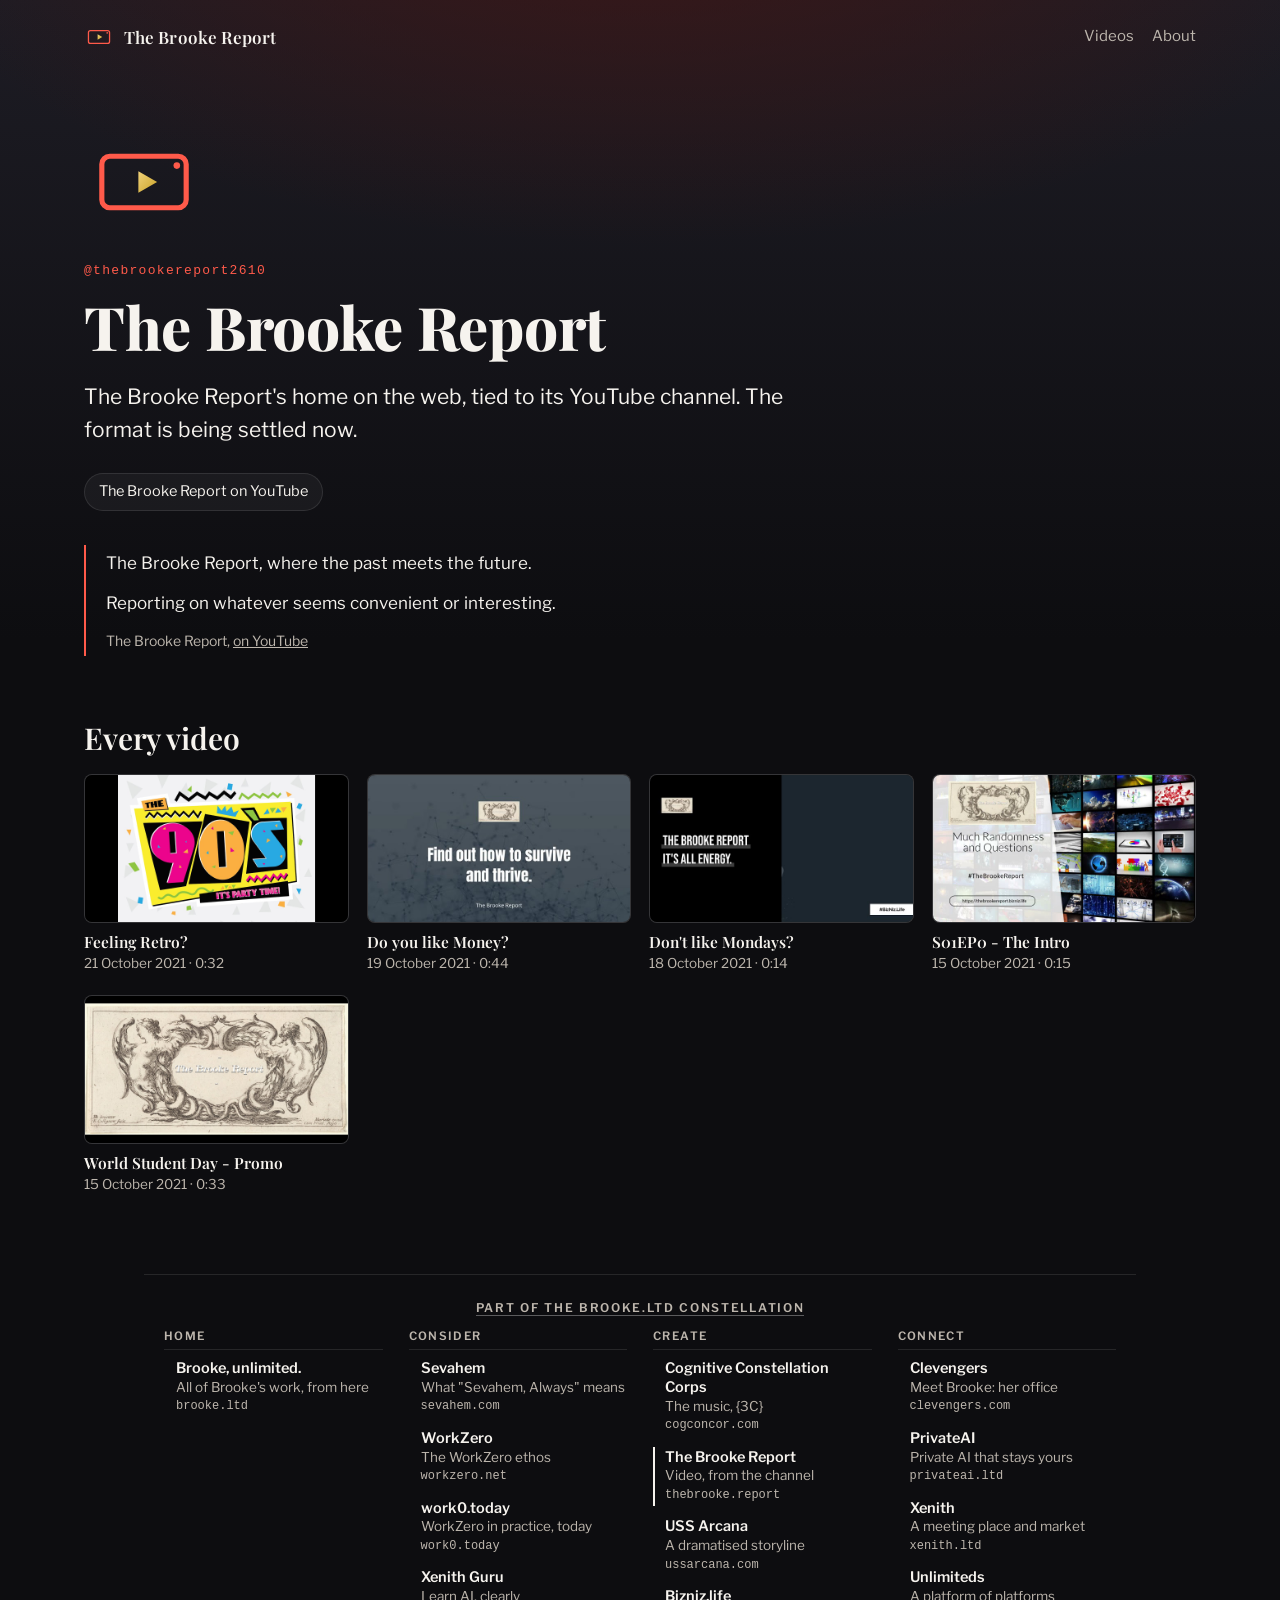
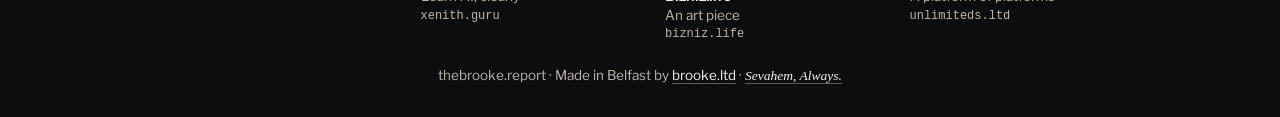
==== commit 82afbcfe: "rebuilt: the constellation index moves PrivateAI to Connect, under Clevengers (claude) Built from es" ====
--- a/index.html
+++ b/index.html
@@ -28,7 +28,7 @@
 <figure class="words" data-source="channel"><blockquote><p>The Brooke Report, where the past meets the future.</p><p>Reporting on whatever seems convenient or interesting.</p></blockquote><figcaption>The Brooke Report, <a href="https://www.youtube.com/@thebrookereport2610">on YouTube</a></figcaption></figure>
 <h2>Every video</h2><ul class="grid"><li class="card wide"><a href="/videos/feeling-retro/"><img src="/assets/stills/feeling-retro.jpg" width="1280" height="720" alt="A still from Feeling Retro?" decoding="async"><b>Feeling Retro?</b><span>21 October 2021 · 0:32</span></a></li><li class="card wide"><a href="/videos/do-you-like-money/"><img src="/assets/stills/do-you-like-money.jpg" width="640" height="480" alt="A still from Do you like Money?" decoding="async"><b>Do you like Money?</b><span>19 October 2021 · 0:44</span></a></li><li class="card wide"><a href="/videos/don-t-like-mondays/"><img src="/assets/stills/don-t-like-mondays.jpg" width="640" height="480" alt="A still from Don't like Mondays?" decoding="async"><b>Don't like Mondays?</b><span>18 October 2021 · 0:14</span></a></li><li class="card wide"><a href="/videos/s01e00-the-intro/"><img src="/assets/stills/s01e00-the-intro.jpg" width="1280" height="720" alt="A still from S01EP0 - The Intro" loading="lazy" decoding="async"><b>S01EP0 - The Intro</b><span>15 October 2021 · 0:15</span></a></li><li class="card wide"><a href="/videos/world-student-day-promo/"><img src="/assets/stills/world-student-day-promo.jpg" width="1280" height="720" alt="A still from World Student Day - Promo" loading="lazy" decoding="async"><b>World Student Day - Promo</b><span>15 October 2021 · 0:33</span></a></li></ul>
 </main>
-<nav class="constellation" aria-label="The brooke.ltd constellation"><h2><a href="/constellation/">Part of the brooke.ltd constellation</a></h2><div class="groups"><section><h3>Home</h3><ul><li><a href="https://brooke.ltd/"><b>Brooke, unlimited.</b><span class="w">All of Brooke's work, from here</span><small>brooke.ltd</small></a></li></ul></section><section><h3>Consider</h3><ul><li><a href="https://sevahem.com/"><b>Sevahem</b><span class="w">What &quot;Sevahem, Always&quot; means</span><small>sevahem.com</small></a></li><li><a href="https://workzero.net/"><b>WorkZero</b><span class="w">The WorkZero ethos</span><small>workzero.net</small></a></li><li><a href="https://work0.today/"><b>work0.today</b><span class="w">WorkZero in practice, today</span><small>work0.today</small></a></li><li><a href="https://xenith.guru/"><b>Xenith Guru</b><span class="w">Learn AI, clearly</span><small>xenith.guru</small></a></li></ul></section><section><h3>Create</h3><ul><li><a href="https://cogconcor.com/"><b>Cognitive Constellation Corps</b><span class="w">The music, {3C}</span><small>cogconcor.com</small></a></li><li><span class="here" aria-current="true"><b>The Brooke Report</b><span class="w">Video, from the channel</span><small>thebrooke.report</small><span class="vh"> (this site)</span></span></li><li><a href="https://ussarcana.com/"><b>USS Arcana</b><span class="w">A dramatised storyline</span><small>ussarcana.com</small></a></li><li><a href="https://privateai.ltd/"><b>PrivateAI</b><span class="w">Private AI that stays yours</span><small>privateai.ltd</small></a></li><li><a href="https://bizniz.life/"><b>Bizniz.life</b><span class="w">An art piece</span><small>bizniz.life</small></a></li></ul></section><section><h3>Connect</h3><ul><li><a href="https://clevengers.com/"><b>Clevengers</b><span class="w">Meet Brooke: her office</span><small>clevengers.com</small></a></li><li><a href="https://xenith.ltd/"><b>Xenith</b><span class="w">A meeting place and market</span><small>xenith.ltd</small></a></li><li><a href="https://unlimiteds.ltd/"><b>Unlimiteds</b><span class="w">A platform of platforms</span><small>unlimiteds.ltd</small></a></li></ul></section></div></nav>
+<nav class="constellation" aria-label="The brooke.ltd constellation"><h2><a href="/constellation/">Part of the brooke.ltd constellation</a></h2><div class="groups"><section><h3>Home</h3><ul><li><a href="https://brooke.ltd/"><b>Brooke, unlimited.</b><span class="w">All of Brooke's work, from here</span><small>brooke.ltd</small></a></li></ul></section><section><h3>Consider</h3><ul><li><a href="https://sevahem.com/"><b>Sevahem</b><span class="w">What &quot;Sevahem, Always&quot; means</span><small>sevahem.com</small></a></li><li><a href="https://workzero.net/"><b>WorkZero</b><span class="w">The WorkZero ethos</span><small>workzero.net</small></a></li><li><a href="https://work0.today/"><b>work0.today</b><span class="w">WorkZero in practice, today</span><small>work0.today</small></a></li><li><a href="https://xenith.guru/"><b>Xenith Guru</b><span class="w">Learn AI, clearly</span><small>xenith.guru</small></a></li></ul></section><section><h3>Create</h3><ul><li><a href="https://cogconcor.com/"><b>Cognitive Constellation Corps</b><span class="w">The music, {3C}</span><small>cogconcor.com</small></a></li><li><span class="here" aria-current="true"><b>The Brooke Report</b><span class="w">Video, from the channel</span><small>thebrooke.report</small><span class="vh"> (this site)</span></span></li><li><a href="https://ussarcana.com/"><b>USS Arcana</b><span class="w">A dramatised storyline</span><small>ussarcana.com</small></a></li><li><a href="https://bizniz.life/"><b>Bizniz.life</b><span class="w">An art piece</span><small>bizniz.life</small></a></li></ul></section><section><h3>Connect</h3><ul><li><a href="https://clevengers.com/"><b>Clevengers</b><span class="w">Meet Brooke: her office</span><small>clevengers.com</small></a></li><li><a href="https://privateai.ltd/"><b>PrivateAI</b><span class="w">Private AI that stays yours</span><small>privateai.ltd</small></a></li><li><a href="https://xenith.ltd/"><b>Xenith</b><span class="w">A meeting place and market</span><small>xenith.ltd</small></a></li><li><a href="https://unlimiteds.ltd/"><b>Unlimiteds</b><span class="w">A platform of platforms</span><small>unlimiteds.ltd</small></a></li></ul></section></div></nav>
 <footer>thebrooke.report &middot; Made in Belfast by <a href="https://brooke.ltd/">brooke.ltd</a> &middot; <a class="sign" href="https://sevahem.com/">Sevahem, Always.</a></footer>
 </body>
 </html>
